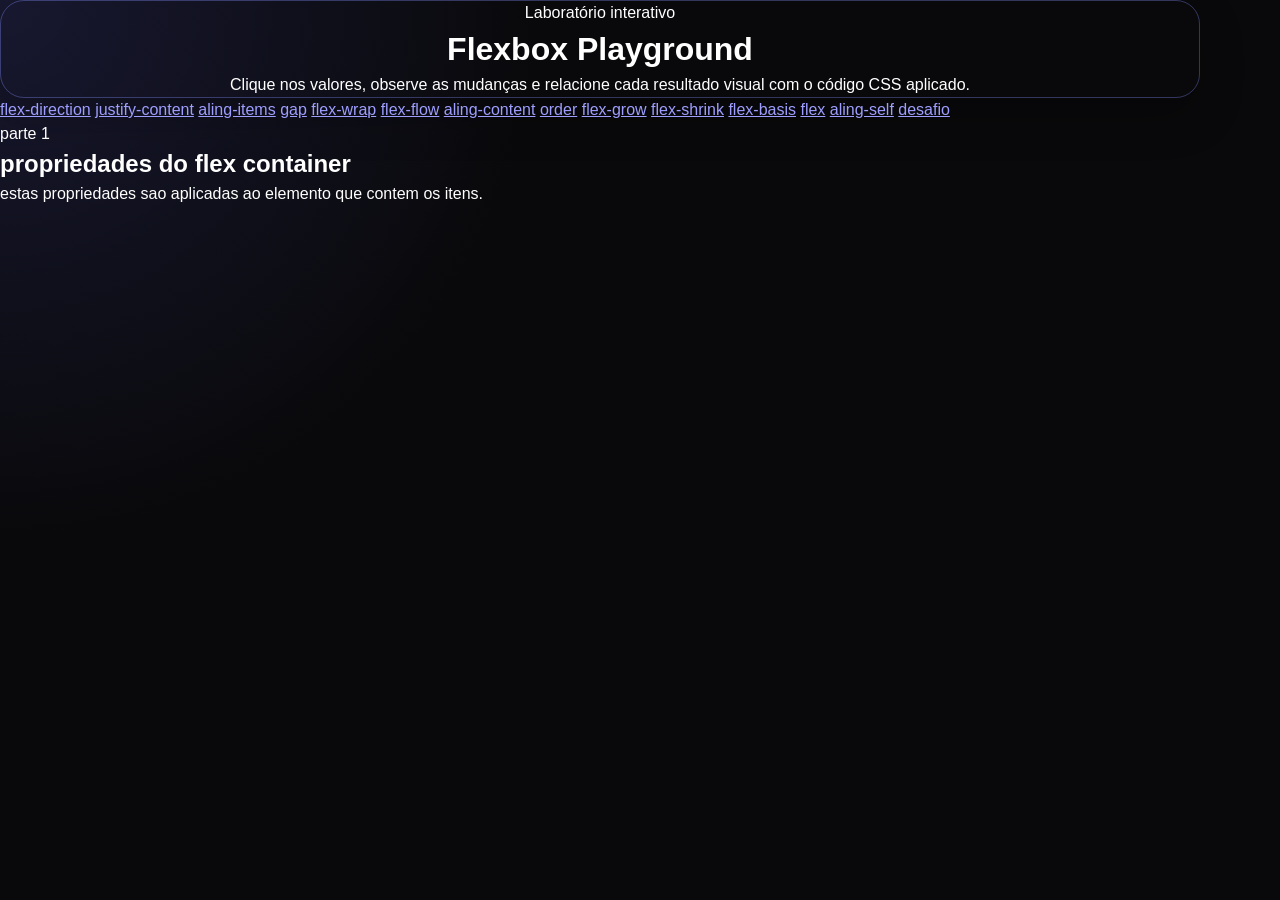
==== flexbox/index.html @ 6e246926 "v1.0.0 Criado a arquitetura do projeto, incluído: - /js    - script.js - /style    - style.css index" ====
<!-- Define que o documento utiliza HTML5. Deve ser a primeira declaração do arquivo -->
<!DOCTYPE html>
<!-- A tag html envolve toda a página. lang="pt-BR" informa o idioma para navegadores e leitores de tela. -->
<html lang="pt-BR">
 
<!-- O head guarda configurações e informações que não aparecem diretamente no conteúdo visual. -->
<head>
    <!-- Permite utilizar acentos, cedilha e outros caracteres especiais corretamente. -->
    <meta charset="UTF-8">
    <!-- Faz o layout respeitar a largura real de celulares, tablets e computadores. -->
    <meta name="viewport" content="width=device-width, initial-scale=1.0">
    <!-- Descrição usada por mecanismos de busca e no compartilhamento do link. -->
    <meta name="description" content="Laboratório interativo para aprender e praticar as principais propriedades do CSS flexbox.">
    <!-- Texto exibido na aba do navegador -->
    <title>Laboratório Flexbox</title>
    <!-- Conecta o HTML ao arquivo CSS responsável pela aparência da página. -->
    <link rel="stylesheet" href="style/style.css">
</head>
 
<!-- O body contém todo o conteúdo visível da página. -->
<body>
   
    <!-- ===================================================
         CABEÇALHO PRINCIPAL
         Apresenta o nome e a proposta do laboratório.
    =================================================== -->
    <header class="page-header">
        <!-- Pequeno rótulo visual acima do título principal. -->
        <span class="page-label">Laboratório interativo</span>
        <!-- h1 é o título principal e deve represetar o assunto da página. -->
        <h1>Flexbox Playground</h1>
        <p>
            Clique nos valores, observe as mudanças e relacione cada resultado visual
            com o código CSS aplicado.
        </p>
    </header>
 
    <!-- ===================================================
         NAVEGAÇÃO INTERNA
         Cada link aponta para o id de uma seção da página.
         aria-label descreve o menu para tecnologias assistivas.
    =================================================== -->
 
    <nav class="property-navigation" aria-label="Navegação das propriedades do Flexbox">
        <a href="#flex-direction">flex-direction</a>
        <a href="#justify-content">justify-content</a>
        <a href="#aling-items">aling-items</a>
        <a href="#gap">gap</a>
        <a href="#flex-wrap">flex-wrap</a>
        <a href="#flex-flow">flex-flow</a>
        <a href="#aling-content">aling-content</a>
        <a href="#order">order</a>
        <a href="#flex-grow">flex-grow</a>
        <a href="#flex-shrink">flex-shrink</a>
        <a href="#flex-basis">flex-basis</a>
        <a href="#flex">flex</a>
        <a href="#aling-self">aling-self</a>
        <a href="#desafio">desafio</a>
    </nav>

    <!--o main reune o conteudo principal do labolatorio-->
    <main> 
        <!-- ----------------------------------------------
         PARTE 1- PROIEDAES DO FLEX CONTAINER
         Sao aplicadas ao elemento pai, responsavel por organizar os itens. 
        ------------------------------------------------ -->
        <hearder class="groupe-header">
            <span>parte 1</span>
            <h2> propriedades do flex container</h2>
            <p>estas propriedades sao aplicadas ao elemento que contem os itens.</p>
        </hearder>
    </main>
</body>
</html>
---- flexbox/style/style.css ----
/* ===========================================
   Configurações gerais
=========================================== */

:root {
    color-scheme: dark;
    --background: #09090b;
    --surface:#18181b;
    --surface-soft: #27272a;
    --surface-highlight: 3f3f46;
    --border:#52525b;
    --text:f4f4f5;
    --text-muted:#d4d4d8;
    --primary:#6366f1;
    --primary-hover:#818cf8;
    --accent:#38bdf8;
    --success:#22c55e;
    --warnig:#f59e0b;
    --danger:#ef4444;
    --item:#0ea5e9;
    --iten-selected:#f97316;
    --radius-small: 8px;
    --radius-medium: 12px;
    --radius-large: 18px;
    --shadow:0 18px 45px rgba(0, 0, 0, 0.24)
}

*{
    margin: 0;
    padding: 0;
    box-sizing: border-box;
}

html{
    scroll-behavior: smooth;
    scroll-padding-top: 100px;

}

body {
    min-height: 100vh;
    padding: clamp(16px, 4vw 48px);
    color: var(--text);
    background: 
        radial-gradient(circle at top left,
            rgba(99, 102, 241, 0.16),
            transparent 34rem),
        var(--background);
    font-family: inter, arial, Arial, Helvetica, sans-serif;
    line-height: 1.5;

}

button,
select {
    font: inherit;
}

button,
a,
select {
    -webkit-tap-highlight-color: transparent;
}

button: :focus-visible,
a:focus-visible,
select:focus-visible {
    outline: 3px solid #facc15;
    outline-offset: 3px;
}

/* -------------------------------------------
    Cabeçalho e navegaçao
    -----------------------------------------*/

    .page-header {
        max-width: 1200px;
        margin: 0 auto 28 px;
        padding: clamp(28px, 6vw, 72);
        text-align: center;
        background: 
            linear-gradient(
                135deg, rgba(99, 102, 241, 0.28)
                rgba(14, 165, 233, 0.12)
            ),
            vra(--surface);
            border: 1px solid rgba(129, 140, 248, 0.35);
            border-radius: 24px;
            box-shadow: var(--shadow);
    }
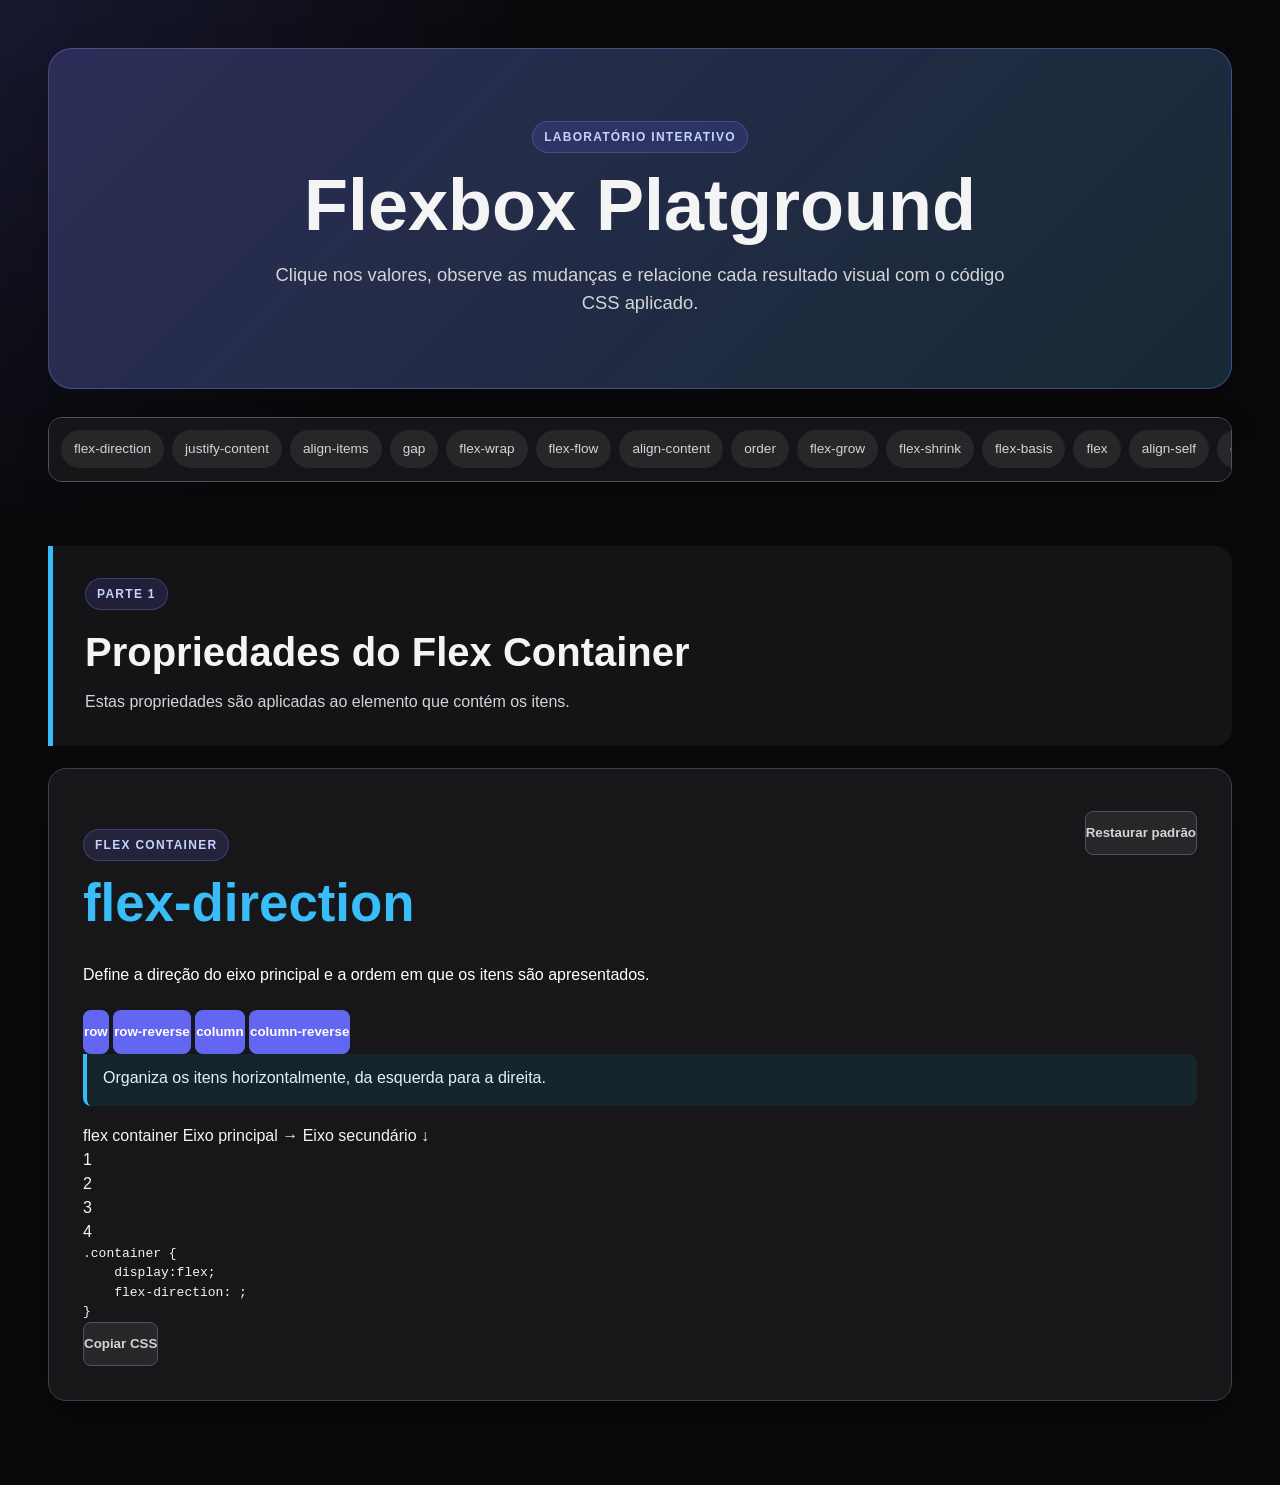
==== commit 5557465d: "v1.0.2 Atualização no index.html:  1. Adicionado campo de descrição personalizada (sofre alterações " ====
--- a/flexbox/index.html
+++ b/flexbox/index.html
@@ -5,70 +5,143 @@
  
 <!-- O head guarda configurações e informações que não aparecem diretamente no conteúdo visual. -->
 <head>
-    <!-- Permite utilizar acentos, cedilha e outros caracteres especiais corretamente. -->
+<!-- Permite utilizar acentos, cedilha e outros caracteres especiais corretamente. -->
     <meta charset="UTF-8">
-    <!-- Faz o layout respeitar a largura real de celulares, tablets e computadores. -->
+<!-- Faz o layout respeitar a largura real de celulares, tablets e computadores. -->
     <meta name="viewport" content="width=device-width, initial-scale=1.0">
-    <!-- Descrição usada por mecanismos de busca e no compartilhamento do link. -->
-    <meta name="description" content="Laboratório interativo para aprender e praticar as principais propriedades do CSS flexbox.">
-    <!-- Texto exibido na aba do navegador -->
+<!-- Descrição usada por mecanismos de busca e no compartilhamento do link. -->
+    <meta name="description" content="Laboratório interativo para aprender e praticar as principais propriedades do CSS flexbox. " >
+<!-- Texto ixibido na aba do navegador. -->
     <title>Laboratório Flexbox</title>
-    <!-- Conecta o HTML ao arquivo CSS responsável pela aparência da página. -->
+<!-- Conecta o HTML ao arquivo CSS resposável pela aparência da página. -->
     <link rel="stylesheet" href="style/style.css">
 </head>
+<!-- O body contém todo o contúdo visivel da página. -->
+<body>
  
-<!-- O body contém todo o conteúdo visível da página. -->
-<body>
-   
     <!-- ===================================================
-         CABEÇALHO PRINCIPAL
-         Apresenta o nome e a proposta do laboratório.
+        CABEÇALHO PRINCIPAL
+        Apresenta o nome e a proposta do laboratório.
     =================================================== -->
     <header class="page-header">
         <!-- Pequeno rótulo visual acima do título principal. -->
-        <span class="page-label">Laboratório interativo</span>
-        <!-- h1 é o título principal e deve represetar o assunto da página. -->
-        <h1>Flexbox Playground</h1>
-        <p>
-            Clique nos valores, observe as mudanças e relacione cada resultado visual
-            com o código CSS aplicado.
-        </p>
+    <span class="page-label">Laboratório interativo</span>
+        <!-- h1 é o título princípal e deve representar o assunto da página -->
+    <h1>Flexbox Platground</h1>
+    <p>
+        Clique nos valores, observe as mudanças e relacione cada resultado visual com o código CSS aplicado.
+    </p>
     </header>
  
-    <!-- ===================================================
-         NAVEGAÇÃO INTERNA
-         Cada link aponta para o id de uma seção da página.
-         aria-label descreve o menu para tecnologias assistivas.
-    =================================================== -->
+    <!-- ===========================================================================================================
+ 
+        NAVEGAÇÃO INTERNA
+        Cada link aponta para o id de uma seção da página. aria-label descreve o menu para tecnologias assistivas.
+ 
+    ============================================================================================================ -->
  
     <nav class="property-navigation" aria-label="Navegação das propriedades do Flexbox">
         <a href="#flex-direction">flex-direction</a>
         <a href="#justify-content">justify-content</a>
-        <a href="#aling-items">aling-items</a>
+        <a href="#align-items">align-items</a>
         <a href="#gap">gap</a>
         <a href="#flex-wrap">flex-wrap</a>
         <a href="#flex-flow">flex-flow</a>
-        <a href="#aling-content">aling-content</a>
+        <a href="#align-content">align-content</a>
         <a href="#order">order</a>
         <a href="#flex-grow">flex-grow</a>
         <a href="#flex-shrink">flex-shrink</a>
         <a href="#flex-basis">flex-basis</a>
         <a href="#flex">flex</a>
-        <a href="#aling-self">aling-self</a>
+        <a href="#align-self">align-self</a>
         <a href="#desafio">desafio</a>
     </nav>
-
-    <!--o main reune o conteudo principal do labolatorio-->
-    <main> 
-        <!-- ----------------------------------------------
-         PARTE 1- PROIEDAES DO FLEX CONTAINER
-         Sao aplicadas ao elemento pai, responsavel por organizar os itens. 
-        ------------------------------------------------ -->
-        <hearder class="groupe-header">
-            <span>parte 1</span>
-            <h2> propriedades do flex container</h2>
-            <p>estas propriedades sao aplicadas ao elemento que contem os itens.</p>
-        </hearder>
+ 
+    <!-- O main reúne o conteúdo principal do laboratório -->    
+    <main>
+        <!-- =======================================================================
+            PARTE 1 - PROBLEMAS DO FLEX CONTAINER
+            São aplicadas ao elemento pai, resposável por organizar os itens.
+        ======================================================================== -->
+ 
+        <header class="group-header">
+            <span>Parte 1</span>
+            <h2>Propriedades do Flex Container</h2>
+            <p>Estas propriedades são aplicadas ao elemento que contém os itens.</p>
+        </header>
+       
+        <!-- ================================================================
+             SEÇÃO: flex-diretion
+             Define a direção do eixo principal e a ordem inicial dos itens.
+             O id permite acessar esta seção pelo menu de navegação.
+        ================================================================= -->
+        <section class="demo" id="flex-direction">
+            <!-- Agrupa o título da propriedade e o botão que restaura o valor inicial. -->
+            <div class="demo-heading">
+                <div>
+                <span class="property-type">Flex Container</span>
+                <h2>flex-direction</h2>
+            </div>
+            <button type="button" class="reset-button" data-reset-section="direction">Restaurar padrão</button>
+            </div>
+            <p class="demo-introduction">
+                Define a direção do eixo principal e a ordem em que os itens são apresentados.
+            </p>
+ 
+            <!--
+                Grupo de botões com os valores da propriedade.
+                role="group" e aria-label ajudam leitores de tela.
+                data-* guarda o valor que será lido pelo JavaScript.
+                aria-pressed informa qual botão está ativo.
+            -->
+            <div class="button" role="group" aria-label="Valores de flex-direction">
+                <button type="button" data-direction="row" aria-pressed="true">row</button>
+                <button type="button" data-direction="row-reverse" aria-pressed="false">row-reverse</button>
+                <button type="button" data-direction="column" aria-pressed="false">column</button>
+                <button type="button" data-direction="colum-reverse" aria-pressed="false">column-reverse</button>
+            </div>
+ 
+            <!--
+                Descrição atualizada pelo JavaScript conforme o botão escolhido.
+                aria-live="polite" permite anunciar a mudança para leitores da tela.
+            -->
+ 
+            <p class="property-description direction-description" aria-live="polite">
+                Organiza os itens horizontalmente, da esquerda para a direita.
+            </p>
+ 
+            <!--
+                Área visual da demonstração.
+                A classe container recebe display:flex no CSS.
+                A segunda classe identifica a propriedade demonstrada.
+            -->
+            <div class="container direction-container" id="direction-container">
+                <span class="container-label">flex container</span>
+                <!-- Indicadores dos eixos; o JavaScript atualiza as setas esta seção.-->
+                <span class="axis axis-main direction-main-axis">Eixo principal →</span>
+                <span class="axis axis-cross direction-cross-axis">Eixo secundário ↓</span>
+                <!-- Cada elemento .item é um flex item. Os números facilitam observar ordem e posição.-->
+                <div><span class="item">1</span></div>
+                <div><span class="item">2</span></div>
+                <div><span class="item">3</span></div>
+                <div><span class="item">4</span></div>
+            </div>
+ 
+            <!-- Mostra o CSS correspondente ao valor selecionado.
+             pre preserva espaços e quebras de linha; code identifica código-fonte.
+             O botão usa data-copy-property e data-copy-target para copiar o resultado
+            -->
+             <div class="code-wrapper">
+                <pre class="code"><code>.container {
+    display:flex;
+    flex-direction: <strong class="direction-value" aria-live="polite"></strong>;
+}</code></pre>    
+                <button type="button" class="copy-button" data-copy-property="flex-direction"
+                data-copy-target=".direction-value">Copiar CSS</button>
+             </div>
+        </section>
+ 
     </main>
+ 
 </body>
 </html>
--- a/flexbox/style/style.css
+++ b/flexbox/style/style.css
@@ -1,90 +1,348 @@
 /* ===========================================
    Configurações gerais
 =========================================== */
-
+ 
 :root {
     color-scheme: dark;
     --background: #09090b;
-    --surface:#18181b;
+    --surface: #18181b;
     --surface-soft: #27272a;
-    --surface-highlight: 3f3f46;
-    --border:#52525b;
-    --text:f4f4f5;
-    --text-muted:#d4d4d8;
-    --primary:#6366f1;
-    --primary-hover:#818cf8;
-    --accent:#38bdf8;
-    --success:#22c55e;
-    --warnig:#f59e0b;
-    --danger:#ef4444;
-    --item:#0ea5e9;
-    --iten-selected:#f97316;
+    --surface-highlight: #3f3f46;
+    --border: #52525b;
+    --text: #f4f4f5;
+    --text-muted: #d4d4d8;
+    --primary: #6366f1;
+    --primary-hover: #818cf8;
+    --accent: #38bdf8;
+    --sucess: #22c55e;
+    --warning: #f59e0b;
+    --danger: #ef4444;
+    --item: #0ea5e9;
+    --item-selected: #f97316;
     --radius-small: 8px;
     --radius-medium: 12px;
-    --radius-large: 18px;
-    --shadow:0 18px 45px rgba(0, 0, 0, 0.24)
-}
-
+    --radius-large:18px;
+    --shadow:0 18px 45px rgba(0, 0, 0, 0.24);
+}
+ 
 *{
     margin: 0;
     padding: 0;
     box-sizing: border-box;
 }
-
-html{
+ 
+html {
     scroll-behavior: smooth;
     scroll-padding-top: 100px;
-
-}
-
+}
+ 
 body {
     min-height: 100vh;
-    padding: clamp(16px, 4vw 48px);
+    padding: clamp(16px, 4vw, 48px);
     color: var(--text);
-    background: 
+    background:
         radial-gradient(circle at top left,
-            rgba(99, 102, 241, 0.16),
-            transparent 34rem),
+         rgba(99, 102, 241, 0.16),
+        transparent 34rem),
         var(--background);
-    font-family: inter, arial, Arial, Helvetica, sans-serif;
+    font-family: Inter, Arial, Arial, Helvetica, sans-serif;
     line-height: 1.5;
-
-}
-
-button,
+}
+ 
+button
 select {
     font: inherit;
 }
-
+ 
 button,
 a,
 select {
     -webkit-tap-highlight-color: transparent;
 }
-
-button: :focus-visible,
+ 
+button:focus-visible,
 a:focus-visible,
 select:focus-visible {
-    outline: 3px solid #facc15;
+    outline:3px solid #facc15;
     outline-offset: 3px;
 }
-
-/* -------------------------------------------
-    Cabeçalho e navegaçao
-    -----------------------------------------*/
-
-    .page-header {
-        max-width: 1200px;
-        margin: 0 auto 28 px;
-        padding: clamp(28px, 6vw, 72);
-        text-align: center;
-        background: 
-            linear-gradient(
-                135deg, rgba(99, 102, 241, 0.28)
-                rgba(14, 165, 233, 0.12)
-            ),
-            vra(--surface);
-            border: 1px solid rgba(129, 140, 248, 0.35);
-            border-radius: 24px;
-            box-shadow: var(--shadow);
-    }+ 
+/* ===========================================
+   Cabeçalho e navegação
+=========================================== */
+ 
+.page-header {
+    max-width: 1200px;
+    margin: 0 auto 28px;
+    padding: clamp(28px, 6vw, 72px);
+    text-align: center;
+    background:
+        linear-gradient(
+            135deg, rgba(99, 102, 241, 0.28),
+            rgba(14, 165, 233, 0.12)
+        ),
+        var(--surface);
+    border: 1px solid rgba(129, 140, 248, 0.35);
+    border-radius: 24px;
+    box-shadow: var(--shadow);
+}
+ 
+.page-label,
+.property-type,
+.group-header span {
+    display: inline-flex;
+    align-items: center;
+    width: fit-content;
+    padding:6px 11px;
+    color: #c7d2fe;
+    background: rgba(99, 102, 241, 0.16);
+    border: 1px solid rgba(129, 140, 248, 0.28);
+    border-radius: 999px;
+    font-size: 0.75rem;
+    font-weight: 700;
+    letter-spacing: 0.08rem;
+    text-transform: uppercase;
+}
+ 
+.page-header h1 {
+    margin-top: 16px;
+    font-size: clamp(2rem, 7vw, 4.5rem);
+    line-height: 1;
+    letter-spacing: -0,05em;
+}
+ 
+.page-header p {
+    max-width: 760px;
+    margin: 20px auto 0;
+    color: var(--text-muted);
+    font-size: clamp(1rem, 2vw, 1.15rem); /*   1.15rem*/
+}
+ 
+.property-navigation {
+    position: sticky;
+    top: 12px;
+    z-index: 20;
+    display: flex;
+    gap: 8px;
+    flex-wrap: nowrap;
+    max-width: 1200px;
+    margin: 0 auto 36px;
+    padding: 12px;
+    overflow-x: auto;
+    background-color: rgba(24, 24, 27, 0.9);
+    border: 1px solid var(--border);
+    border-radius: 14px;
+    box-shadow: 0 12px 30px rgba(0, 0, 0, 0.2);
+    backdrop-filter: blur(14px);
+}
+ 
+.property-navigation a {
+    flex: 0 0 auto;
+    padding: 8px 12px;
+    color: var(--text-muted);
+    background-color: var(--surface-soft);
+    border: 1px solid transparent;
+    border-radius: 999px;
+    text-decoration: none;
+    font-size: 0.85rem;
+    transition: 0.2s;
+}
+ 
+.property-navigation a:hover {
+    color: white;
+    background-color: var(--primary);
+    border-color: var(--primary-hover);
+}
+ 
+/* ================================================
+    Grupois e seções
+================================================ */
+ 
+main {
+    max-width: 1200px;
+    margin: 0 auto;
+}
+ 
+.group-header {
+    margin: 64px 0 22px;
+    padding: clamp(20px, 4vw, 32px);
+    background-color: rgba(24, 24, 27, 0.76);
+    border-left: 5px solid var(--accent);
+    border-radius: 0 var(--radius-large) var(--radius-large) 0;
+}
+ 
+.group-header h2 {
+    margin-top: 12px;
+    color: var(--text);
+    font-size: clamp(1.6rem, 4vw, 2.5rem);
+}
+ 
+.group-header p {
+    margin-top: 8px;
+    color: var(--text-muted);
+}
+ 
+/* ===========================================================
+    CARD DE DEMONSTRAÇÃO
+ 
+    Cada propriedade é apresentada dentro de um card separado.
+ 
+    overflow: hidden impede que elementos ultrapassem as bordas.
+=========================================================== */
+ 
+.demo {
+    margin-bottom: 36px;
+    padding: clamp(20px, 4vw, 34px);
+    overflow: hidden;
+    background-color: rgba(24, 24, 27, 0.92);
+    border: 1px solid var(--surface-highlight);
+    border-radius: var(--radius-large);
+    box-shadow: var(--shadow);
+}
+ 
+/* ============================================================
+    CABEÇALHO INTERNO DA DEMONSTRAÇÃO
+ 
+    Utiliza Flexblox para separar o título da propriedade e
+    o botão de restauração.
+============================================================ */
+ 
+.demo-heading {
+    display: flex;
+    align-items: flex-start;
+    justify-content: space-between;
+    gap: 20px;
+}
+ 
+.demo-heading {
+    margin-top: 8px;
+    color: var(--accent);
+    font-size: clamp(1.55rem, 4vw, 2.2rem);
+ 
+ 
+}.item-property {
+    color: #fed7aa;
+    background-color: rgba(249, 115, 22, 0.14);
+    border-color: rgba(249, 115, 22, 0.3);
+}
+ 
+.challange-label {
+    color: #bbf7d0;
+    background: rgba(34, 197, 94, 0.14);
+    border-color: rgba(34, 197, 94, 0.3);
+}
+ 
+.demo-introduction {
+    max-width: 850px;
+    margin: 18px 0 22px;
+    color: var(--text-muted);
+    line-height: 1.7;
+}
+ 
+.demo-introduction {
+    color: white;
+}
+ 
+/* ============================================================
+    DESCRIÇÃO DINÂMICA
+ 
+    Este texto será atualizado pelo JavaScript quando o aluno
+    selecionar outro valor da propriedade;
+============================================================= */
+ 
+.property-description {
+    min-height: 52px;
+    margin: 0 0 18px;
+    padding: 12px 16px;
+    color: #e0f2fe;
+    background-color: rgba(14, 165, 233, 0.09);
+    border-left: 4px solid var(--accent);
+    border-radius: 0 var(--radius-small) var(--radius-small);
+}
+
+/*====================================================
+botoes e controles
+====================================================*/
+
+.buttons {
+    display: flex;
+    gap: 10px;
+    flex-wrap: wrap;
+    margin-bottom: 18px;
+}
+
+/*====================================================
+botao padrao 
+
+min-height: 44px cria uma area confortavel para que clique tambem em dispositivos com tela sencivel ao toque
+====================================================*/
+
+button{
+    min-height: 44px;
+    padding: 10 px 17px;
+    color: white;
+    background-color: var(--primary);
+    border: 1px solid transparent;
+    border-radius: var(--radius-small);
+    cursor: pointer;
+    font-weight: 700;
+    transition: 
+        tranform 0.2s,
+        background-color 0.02s,
+        border-color 0.02s,
+        box-shadow 0.02;
+}
+
+button.hover {
+    background-color: var(--primary-hover);
+    transform: translateY(-1px);
+}
+
+/*====================================================
+botap ativo
+a classe active é controlada pelo javascript e mostra qual valor css esta selecionado
+====================================================*/
+
+button.avtive {
+    color: #052e16;
+    background-color: var(--sucess);
+    border-color: #86efac;
+    box-shadow: 0 0 0 4px rgba(34, 196, 94, 0.14);
+}
+
+.reset-button,
+.copy-button {
+    color: var(--text-muted);
+    background-color: var(--surface-soft);
+    border-color: var(--border);
+    font-weight: 600;
+
+}
+
+.reset-button:hover,
+.copy-button:hover {
+    color: white;
+    background-color: var(--surface-highlight);
+}
+
+/*====================================================
+esta classe é adicionada temporariamente pelo javascript após o codigo css ser copiado
+====================================================*/
+
+.copy-button.copy-success {
+    color: #052e16;
+    background-color: var(--sucess);
+    border-color: #86efac;
+}
+
+.compact-buttons {
+    margin-bottom: 0;
+}
+
+/*====================================================
+controle da demoonstraçao flex-shrink
+
+flex-shirink só é percebido quando falta espaco
+
+por isso esta area permite alterar a largura do container
+====================================================*/
